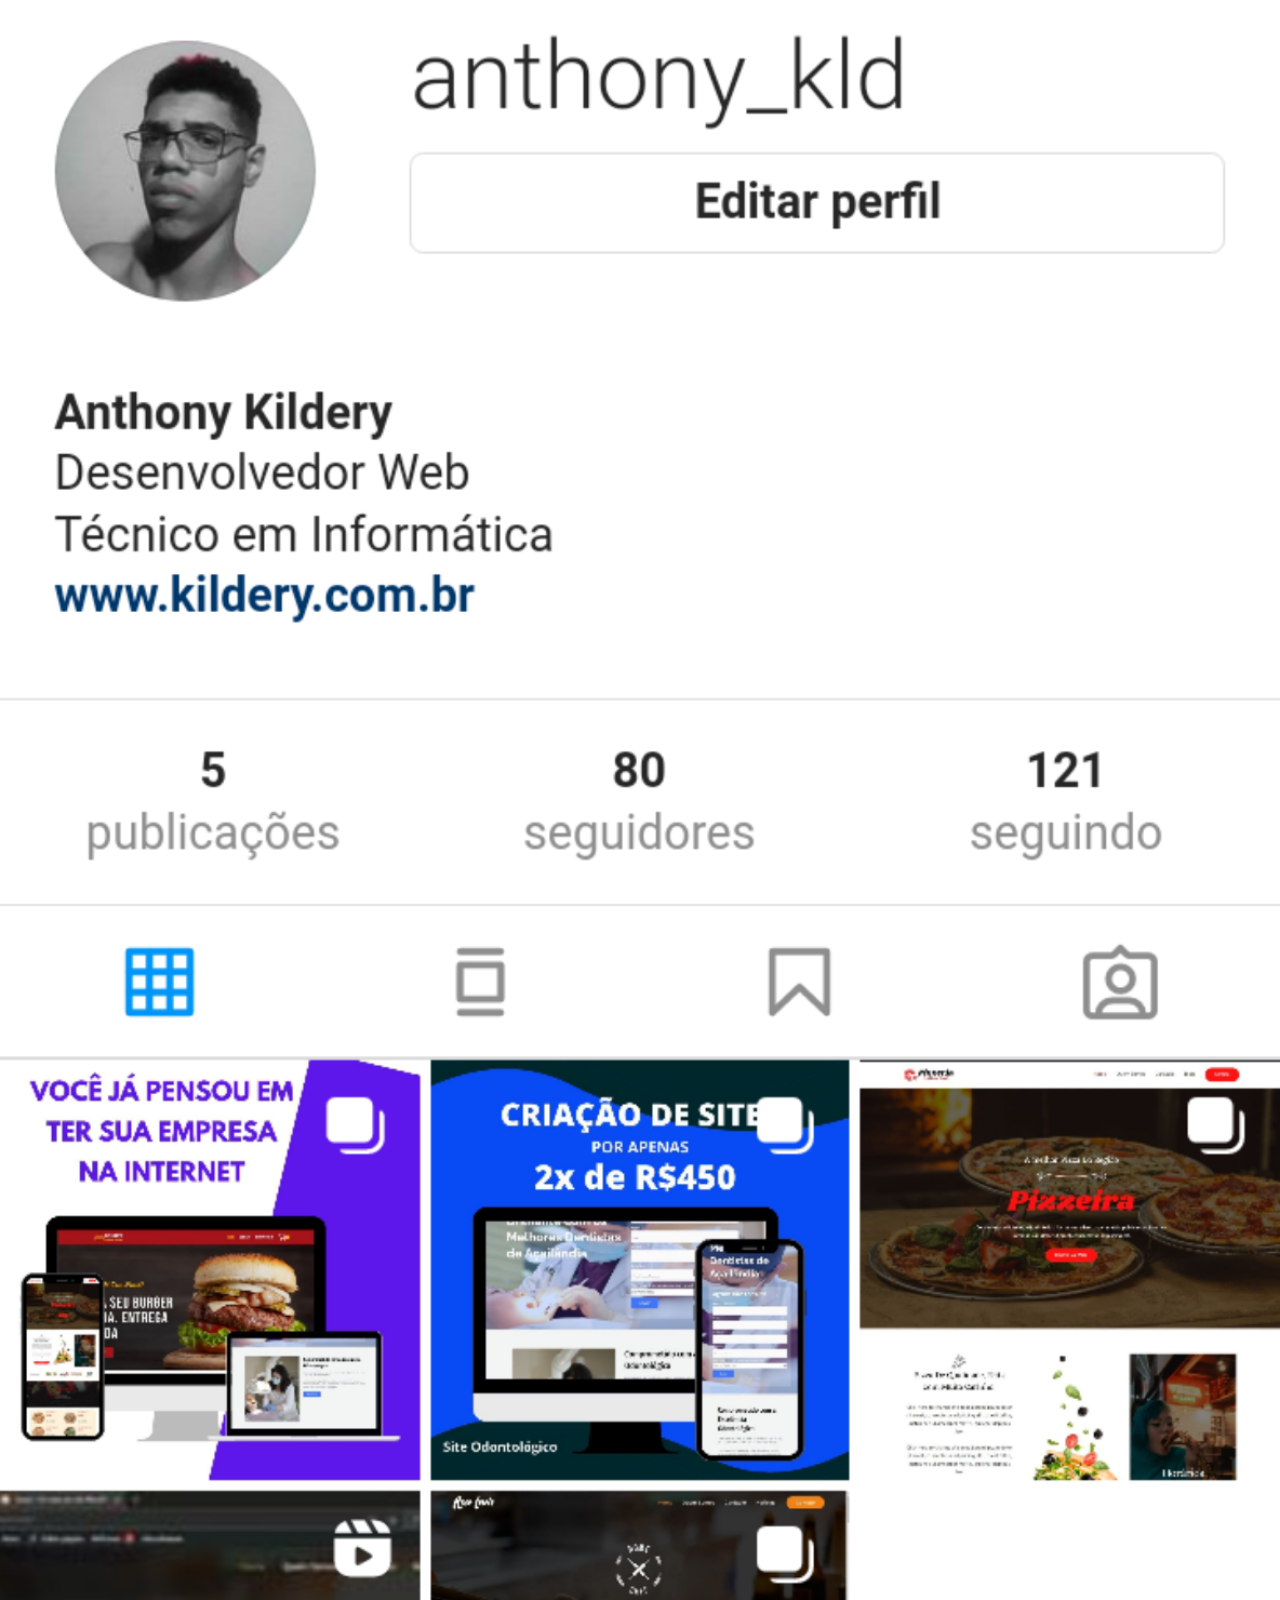
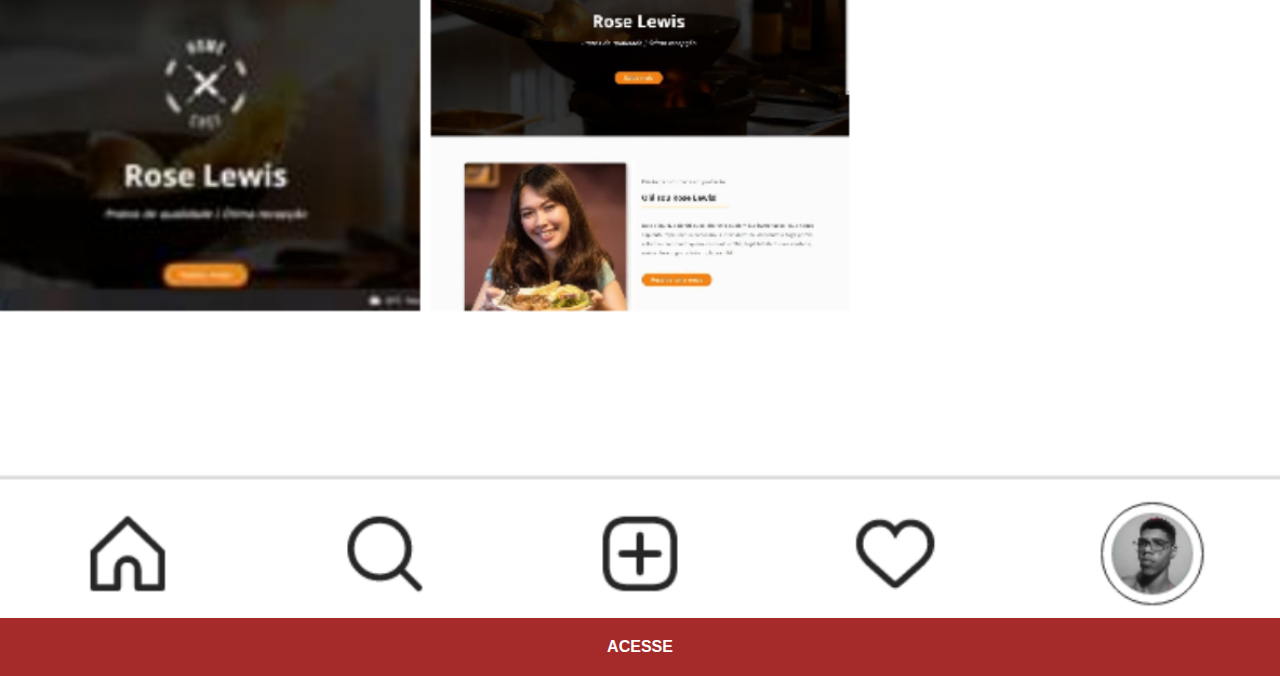
==== instagram.html @ 9dbe00ac "." ====
<!DOCTYPE html>
<html lang="pt-br">
<head>
    <meta charset="UTF-8">
    <meta http-equiv="X-UA-Compatible" content="IE=edge">
    <meta name="viewport" content="width=device-width, initial-scale=1.0">
    <link rel="stylesheet" href="css/telas.css">
    <title>Instagram</title>
</head>

<style>
    * {
        background-color: white;
    }
</style>

<body>
    <div>
        <img src="imagens/tela-instagram.png" alt="Tela inicial do Instagram">
    </div>
    <div class="acesse">
        <a href="#">ACESSE</a>
    </div>
</body>
</html>
---- css/telas.css ----
@charset "UTF-8";

* {
    font-family: Arial, Helvetica, sans-serif;
    margin: 0px;
    padding: 0px;
    background-color: #0B0C10;
}

/*
    Retira a barra de rolagem da pagina
*/
::-webkit-scrollbar {
    width: 0px;
    height: 0px;
}

img {
    width: 100vw;
}

div.acesse {
    text-align: center;
    background-color: brown;
    padding-top: 20px;
    padding-bottom: 20px;
    font-weight: 700;
}

div > a {
    color: white;
    text-decoration: none;
    background-color: brown;
}

div.acesse:hover, div > a:hover {
    background-color: #6e0000;
}
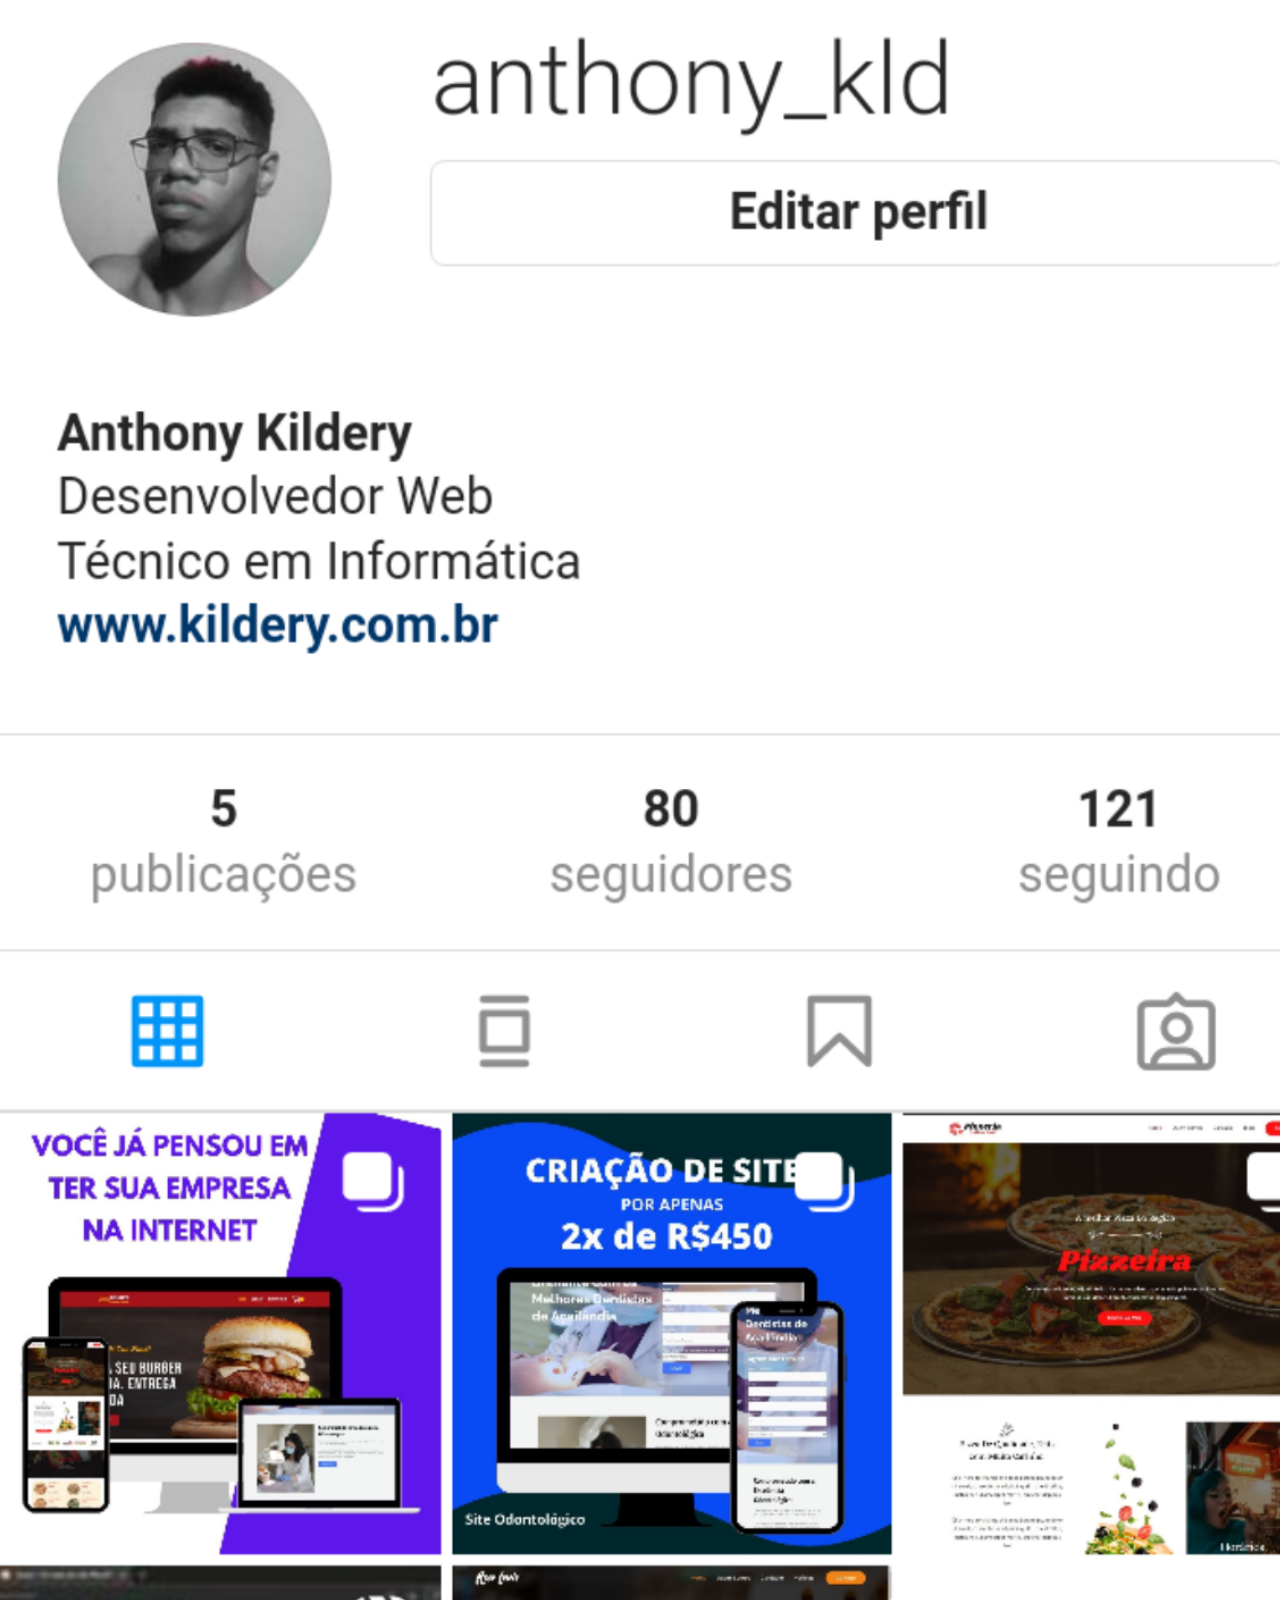
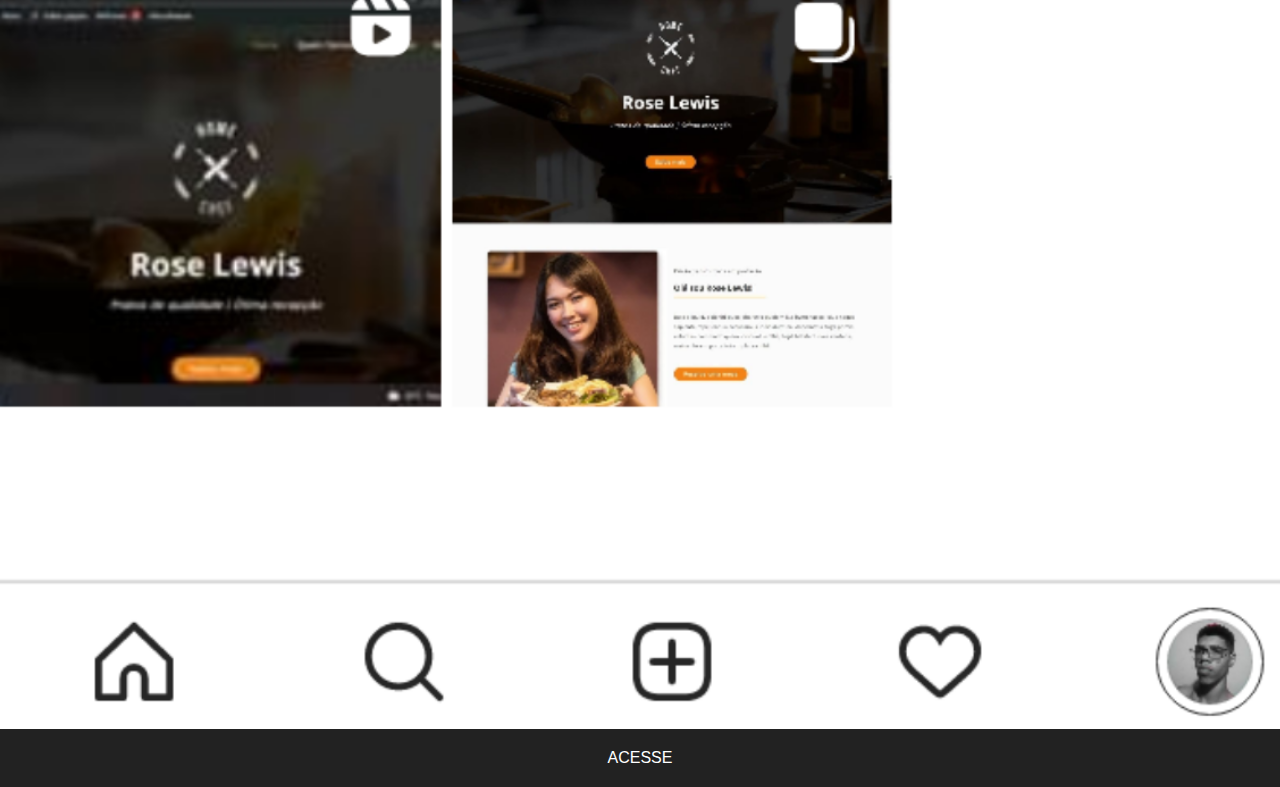
==== commit 32f70979: "atualizado" ====
--- a/instagram.html
+++ b/instagram.html
@@ -18,8 +18,6 @@
     <div>
         <img src="imagens/tela-instagram.png" alt="Tela inicial do Instagram">
     </div>
-    <div class="acesse">
-        <a href="#">ACESSE</a>
-    </div>
+    <a href="https://www.instagram.com/anthony_kld/" target="_blank" class="acesse"><p>ACESSE</p></a>
 </body>
 </html>--- a/css/telas.css
+++ b/css/telas.css
@@ -16,23 +16,21 @@
 }
 
 img {
-    width: 100vw;
+    width: 105vw;
 }
 
-div.acesse {
-    text-align: center;
-    background-color: brown;
-    padding-top: 20px;
-    padding-bottom: 20px;
+.acesse p {
+    padding: 20px;
+    background-color: #222222;
+    color: #fff;
+}
+
+.acesse p:hover {
+    background-color: #000;
     font-weight: 700;
 }
 
-div > a {
-    color: white;
+a {
     text-decoration: none;
-    background-color: brown;
-}
-
-div.acesse:hover, div > a:hover {
-    background-color: #6e0000;
+    text-align: center;
 }